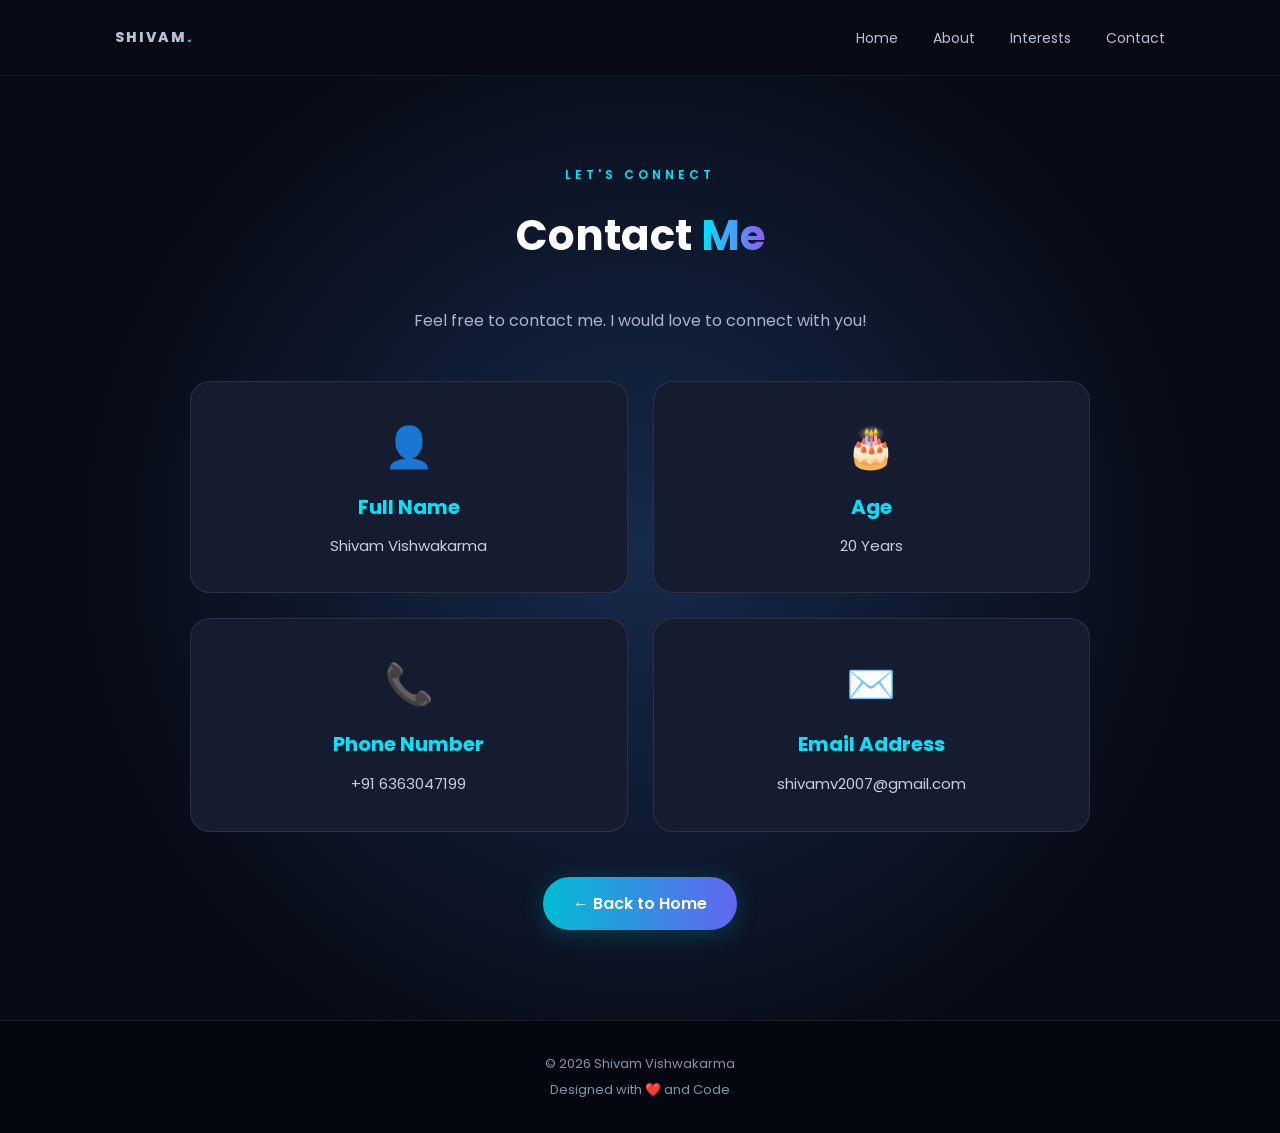
==== contact.html @ e5757271 "First commit" ====
<!DOCTYPE html>
<html lang="en">
<head>
    <meta charset="UTF-8">
    <meta name="viewport" content="width=device-width, initial-scale=1.0">
    <title>Contact Me | Shivam Vishwakarma</title>
    <link rel="stylesheet" href="style.css">

    <link rel="preconnect" href="https://fonts.googleapis.com">
    <link href="https://fonts.googleapis.com/css2?family=Poppins:wght@300;400;500;600;700;800&display=swap" rel="stylesheet">
</head>

<body>

    <nav class="navbar">
        <a href="index.html" class="logo">SHIVAM<span>.</span></a>

        <ul>
            <li><a href="index.html">Home</a></li>
            <li><a href="index.html#about">About</a></li>
            <li><a href="index.html#skills">Interests</a></li>
            <li><a href="contact.html">Contact</a></li>
        </ul>
    </nav>

    <section class="contact-page">

        <p class="tag">LET'S CONNECT</p>

        <h1 class="section-title">
            Contact <span>Me</span>
        </h1>

        <p class="contact-intro">
            Feel free to contact me. I would love to connect with you!
        </p>

        <div class="contact-container">

            <div class="contact-card">
                <div class="contact-icon">👤</div>
                <h2>Full Name</h2>
                <p>Shivam Vishwakarma</p>
            </div>

            <div class="contact-card">
                <div class="contact-icon">🎂</div>
                <h2>Age</h2>
                <p>20 Years</p>
            </div>

            <div class="contact-card">
                <div class="contact-icon">📞</div>
                <h2>Phone Number</h2>
                <a href="tel:+916363047199">
                    +91 6363047199
                </a>
            </div>

            <div class="contact-card">
                <div class="contact-icon">✉️</div>
                <h2>Email Address</h2>
                <a href="mailto:shivamv2007@gmail.com">
                    shivamv2007@gmail.com
                </a>
            </div>

        </div>

        <a href="index.html" class="btn">
            ← Back to Home
        </a>

    </section>

    <footer>
        <p>© 2026 Shivam Vishwakarma</p>
        <p>Designed with ❤️ and Code</p>
    </footer>

</body>
</html>
---- style.css ----
* {
    margin: 0;
    padding: 0;
    box-sizing: border-box;
    scroll-behavior: smooth;
}

body {
    font-family: 'Poppins', sans-serif;
    background: #080b16;
    color: white;
    overflow-x: hidden;
}

/* NAVBAR */

.navbar {
    display: flex;
    justify-content: space-between;
    align-items: center;
    padding: 25px 9%;
    background: rgba(8, 11, 22, 0.85);
    position: sticky;
    top: 0;
    z-index: 100;
    backdrop-filter: blur(15px);
    border-bottom: 1px solid #ffffff12;
}

.logo {
    font-size: 25px;
    font-weight: 800;
    letter-spacing: 2px;
}

.logo span {
    color: #00e5ff;
}

.navbar ul {
    display: flex;
    list-style: none;
    gap: 35px;
}

.navbar a {
    color: #b9c0d4;
    text-decoration: none;
    font-size: 14px;
    transition: 0.3s;
}

.navbar a:hover {
    color: #00e5ff;
}

/* HERO SECTION */

.hero {
    min-height: 90vh;
    display: flex;
    justify-content: space-between;
    align-items: center;
    padding: 70px 10%;
    position: relative;
    background:
        radial-gradient(circle at 80% 50%, #123b653d, transparent 35%);
}

.hero-content {
    max-width: 650px;
    animation: slideUp 1s ease;
}

.tag {
    color: #00e5ff;
    font-size: 12px;
    letter-spacing: 4px;
    font-weight: 600;
    margin-bottom: 20px;
}

.hero h1 {
    font-size: clamp(42px, 6vw, 70px);
    font-weight: 800;
    line-height: 1.2;
}

.hero h1 span,
.section-title span {
    background: linear-gradient(90deg, #00e5ff, #8b5cf6);
    background-clip: text;
    -webkit-background-clip: text;
    color: transparent;
}

.hero h2 {
    color: #b8c1d9;
    font-size: 22px;
    margin: 20px 0;
    font-weight: 500;
}

.description {
    color: #929db5;
    line-height: 1.9;
    margin-bottom: 30px;
    max-width: 550px;
}

.btn {
    display: inline-block;
    text-decoration: none;
    padding: 14px 30px;
    background: linear-gradient(90deg, #00bcd4, #6366f1);
    color: white;
    border-radius: 30px;
    font-weight: 600;
    transition: 0.3s;
    box-shadow: 0 5px 25px #00e5ff30;
}

.btn:hover {
    transform: translateY(-5px);
    box-shadow: 0 8px 35px #00e5ff65;
}

/* HERO CIRCLE */

.hero-circle {
    width: 280px;
    height: 280px;
    border-radius: 50%;
    border: 2px solid #00e5ff;
    display: flex;
    justify-content: center;
    align-items: center;
    box-shadow: 0 0 35px #00e5ff40,
                inset 0 0 35px #00e5ff20;
    animation: float 4s ease-in-out infinite;
}

.circle-text {
    text-align: center;
}

.circle-text h2 {
    font-size: 85px;
    color: #00e5ff;
    margin: 10px 0;
}

.circle-text span {
    font-size: 11px;
    letter-spacing: 5px;
    color: #aab7d1;
}

/* COMMON SECTIONS */

.section {
    padding: 100px 10%;
    text-align: center;
}

.section-title {
    font-size: 42px;
    margin-bottom: 40px;
}

/* ABOUT */

.about {
    background: #0d1222;
}

.about-card {
    max-width: 800px;
    margin: auto;
    padding: 40px;
    border: 1px solid #ffffff18;
    background: #151c30;
    border-radius: 20px;
    transition: 0.3s;
}

.about-card:hover {
    border-color: #00e5ff;
    transform: translateY(-5px);
}

.about-card h3 {
    color: #00e5ff;
    margin-bottom: 20px;
    font-size: 24px;
}

.about-card p {
    color: #aab4cc;
    line-height: 2;
}

/* INTEREST CARDS */

.interest-container {
    display: grid;
    grid-template-columns: repeat(4, 1fr);
    gap: 20px;
}

.interest-card {
    background: #151c30;
    border: 1px solid #ffffff15;
    padding: 30px 20px;
    border-radius: 18px;
    transition: 0.4s;
}

.interest-card:hover {
    transform: translateY(-10px);
    border-color: #00e5ff;
    box-shadow: 0 10px 30px #00e5ff15;
}

.icon {
    font-size: 40px;
    margin-bottom: 20px;
}

.interest-card h3 {
    color: #00e5ff;
    font-size: 17px;
    margin-bottom: 15px;
}

.interest-card p {
    color: #929db5;
    font-size: 13px;
    line-height: 1.8;
}

/* CONTACT */

.contact {
    background:
        radial-gradient(circle at center, #162a4a, #080b16 70%);
}

.contact p:not(.tag) {
    color: #aab4cc;
    margin-bottom: 30px;
    line-height: 1.8;
}

/* FOOTER */

footer {
    text-align: center;
    padding: 30px;
    background: #050710;
    border-top: 1px solid #ffffff15;
    color: #8792aa;
    font-size: 13px;
    line-height: 2;
}

/* ANIMATIONS */

@keyframes float {
    0%, 100% {
        transform: translateY(0);
    }

    50% {
        transform: translateY(-20px);
    }
}

@keyframes slideUp {
    from {
        opacity: 0;
        transform: translateY(40px);
    }

    to {
        opacity: 1;
        transform: translateY(0);
    }
}

/* MOBILE RESPONSIVE */

@media (max-width: 900px) {
    .hero {
        flex-direction: column;
        text-align: center;
        gap: 60px;
    }

    .description {
        margin-left: auto;
        margin-right: auto;
    }

    .interest-container {
        grid-template-columns: repeat(2, 1fr);
    }
}

@media (max-width: 600px) {
    .navbar {
        padding: 20px 5%;
        flex-direction: column;
        gap: 18px;
    }

    .navbar ul {
        gap: 16px;
    }

    .navbar a {
        font-size: 12px;
    }

    .hero {
        padding: 70px 6%;
    }

    .hero-circle {
        width: 220px;
        height: 220px;
    }

    .circle-text h2 {
        font-size: 65px;
    }

    .section {
        padding: 75px 6%;
    }

    .section-title {
        font-size: 34px;
    }

    .interest-container {
        grid-template-columns: 1fr;
    }

    .about-card {
        padding: 25px;
    }
}

/* CONTACT PAGE */

.logo {
    color: white;
    text-decoration: none;
}

.contact-page {
    min-height: 85vh;
    padding: 90px 10%;
    text-align: center;
    background: radial-gradient(
        circle at center,
        #162a4a,
        #080b16 70%
    );
}

.contact-intro {
    color: #aab4cc;
    margin-bottom: 45px;
    line-height: 1.8;
}

.contact-container {
    max-width: 900px;
    margin: 0 auto 45px;
    display: grid;
    grid-template-columns: repeat(2, 1fr);
    gap: 25px;
}

.contact-card {
    background: #151c30;
    border: 1px solid #ffffff18;
    padding: 35px 20px;
    border-radius: 20px;
    transition: 0.4s;
}

.contact-card:hover {
    transform: translateY(-10px);
    border-color: #00e5ff;
    box-shadow: 0 10px 30px #00e5ff25;
}

.contact-icon {
    font-size: 40px;
    margin-bottom: 15px;
}

.contact-card h2 {
    color: #00e5ff;
    font-size: 20px;
    margin-bottom: 12px;
}

.contact-card p,
.contact-card a {
    color: #c5cee0;
    font-size: 15px;
    text-decoration: none;
    overflow-wrap: anywhere;
}

.contact-card a:hover {
    color: #00e5ff;
}

@media (max-width: 600px) {
    .contact-container {
        grid-template-columns: 1fr;
    }

    .contact-page {
        padding: 70px 6%;
    }
}
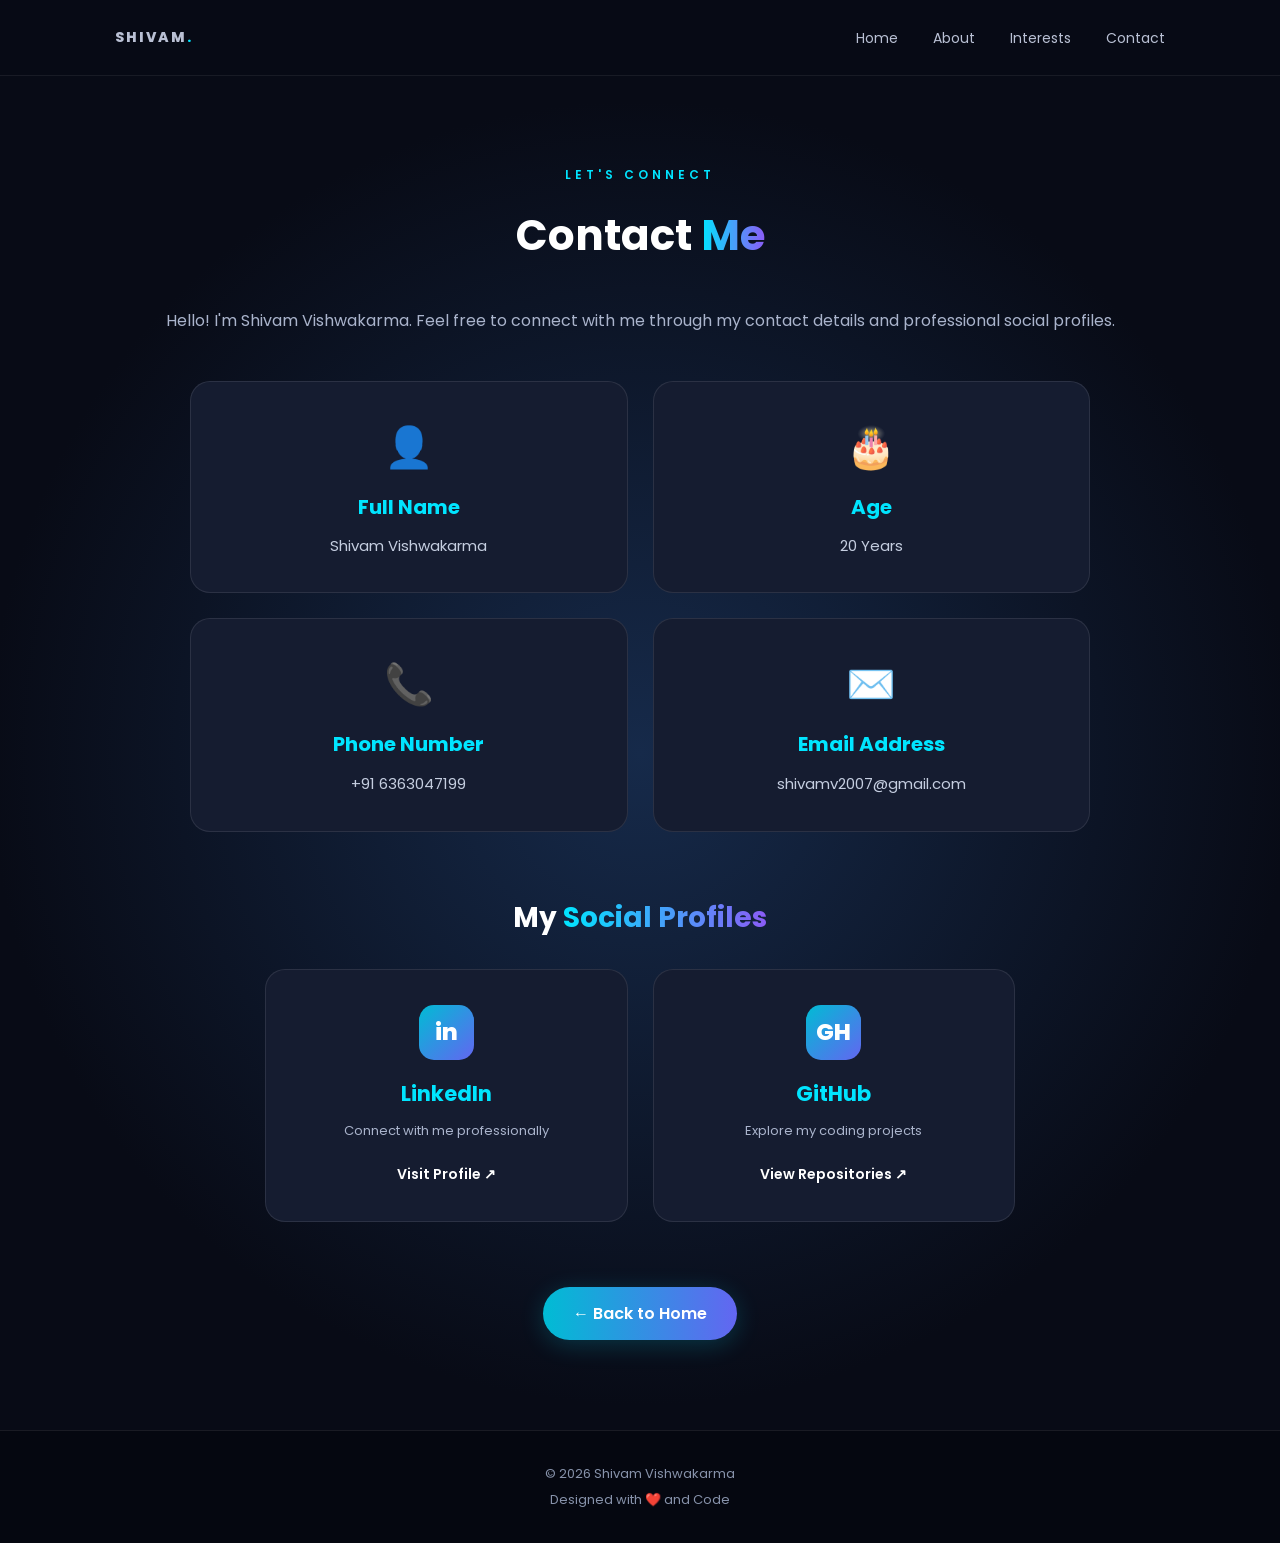
==== commit 7e0614ed: "Added LinkedIn and GitHub profiles" ====
--- a/contact.html
+++ b/contact.html
@@ -4,7 +4,9 @@
 <head>
     <meta charset="UTF-8">
     <meta name="viewport" content="width=device-width, initial-scale=1.0">
-    <title>Contact Me | Shivam Vishwakarma</title>
+
+    <title>Contact | Shivam Vishwakarma</title>
+
     <link rel="stylesheet" href="style.css">
 
     <link rel="preconnect" href="https://fonts.googleapis.com">
@@ -13,8 +15,12 @@
 
 <body>
 
+    <!-- NAVBAR -->
     <nav class="navbar">
-        <a href="index.html" class="logo">SHIVAM<span>.</span></a>
+
+        <a href="index.html" class="logo">
+            SHIVAM<span>.</span>
+        </a>
 
         <ul>
             <li><a href="index.html">Home</a></li>
@@ -22,8 +28,11 @@
             <li><a href="index.html#skills">Interests</a></li>
             <li><a href="contact.html">Contact</a></li>
         </ul>
+
     </nav>
 
+
+    <!-- CONTACT SECTION -->
     <section class="contact-page">
 
         <p class="tag">LET'S CONNECT</p>
@@ -33,9 +42,13 @@
         </h1>
 
         <p class="contact-intro">
-            Feel free to contact me. I would love to connect with you!
+            Hello! I'm Shivam Vishwakarma.
+            Feel free to connect with me through my contact
+            details and professional social profiles.
         </p>
 
+
+        <!-- PERSONAL DETAILS -->
         <div class="contact-container">
 
             <div class="contact-card">
@@ -68,16 +81,67 @@
 
         </div>
 
-        <a href="index.html" class="btn">
+
+        <!-- SOCIAL PROFILES -->
+        <h2 class="social-heading">
+            My <span>Social Profiles</span>
+        </h2>
+
+        <div class="social-container">
+
+            <a href="https://www.linkedin.com/in/shivam-vishwakarma-913622384/"
+               target="_blank"
+               rel="noopener noreferrer"
+               class="social-card linkedin">
+
+                <div class="social-icon">in</div>
+
+                <h3>LinkedIn</h3>
+
+                <p>Connect with me professionally</p>
+
+                <span class="social-link">
+                    Visit Profile ↗
+                </span>
+
+            </a>
+
+
+            <a href="https://github.com/shivamRider-create"
+               target="_blank"
+               rel="noopener noreferrer"
+               class="social-card github">
+
+                <div class="social-icon">GH</div>
+
+                <h3>GitHub</h3>
+
+                <p>Explore my coding projects</p>
+
+                <span class="social-link">
+                    View Repositories ↗
+                </span>
+
+            </a>
+
+        </div>
+
+
+        <a href="index.html" class="btn back-button">
             ← Back to Home
         </a>
 
     </section>
 
+
+    <!-- FOOTER -->
     <footer>
+
         <p>© 2026 Shivam Vishwakarma</p>
+
         <p>Designed with ❤️ and Code</p>
+
     </footer>
 
 </body>
-</html>+</html>
--- a/style.css
+++ b/style.css
@@ -430,3 +430,101 @@
         padding: 70px 6%;
     }
 }
+
+/* SOCIAL PROFILES */
+
+.social-heading {
+    font-size: 28px;
+    margin: 65px 0 30px;
+    color: white;
+}
+
+.social-heading span {
+    background: linear-gradient(90deg, #00e5ff, #8b5cf6);
+    background-clip: text;
+    -webkit-background-clip: text;
+    color: transparent;
+}
+
+.social-container {
+    max-width: 750px;
+    margin: 0 auto 45px;
+    display: grid;
+    grid-template-columns: repeat(2, 1fr);
+    gap: 25px;
+}
+
+.social-card {
+    display: block;
+    padding: 35px 20px;
+    background: #151c30;
+    border: 1px solid #ffffff18;
+    border-radius: 20px;
+    text-decoration: none;
+    transition: 0.4s ease;
+}
+
+.social-card:hover {
+    transform: translateY(-10px);
+    border-color: #00e5ff;
+    box-shadow: 0 10px 35px #00e5ff25;
+}
+
+.social-icon {
+    width: 55px;
+    height: 55px;
+    margin: 0 auto 18px;
+    display: flex;
+    justify-content: center;
+    align-items: center;
+    border-radius: 15px;
+    background: linear-gradient(135deg, #00bcd4, #6366f1);
+    color: white;
+    font-size: 23px;
+    font-weight: 800;
+}
+
+.social-card h3 {
+    color: #00e5ff;
+    font-size: 21px;
+    margin-bottom: 12px;
+}
+
+.social-card p {
+    color: #aab4cc;
+    font-size: 13px;
+    margin-bottom: 20px;
+}
+
+.social-link {
+    display: inline-block;
+    color: white;
+    font-size: 14px;
+    font-weight: 600;
+}
+
+.linkedin:hover {
+    border-color: #0a9be8;
+}
+
+.github:hover {
+    border-color: #a78bfa;
+}
+
+.back-button {
+    margin-top: 20px;
+}
+
+/* MOBILE RESPONSIVE */
+
+@media (max-width: 600px) {
+
+    .social-container {
+        grid-template-columns: 1fr;
+    }
+
+    .social-heading {
+        font-size: 24px;
+    }
+
+}
